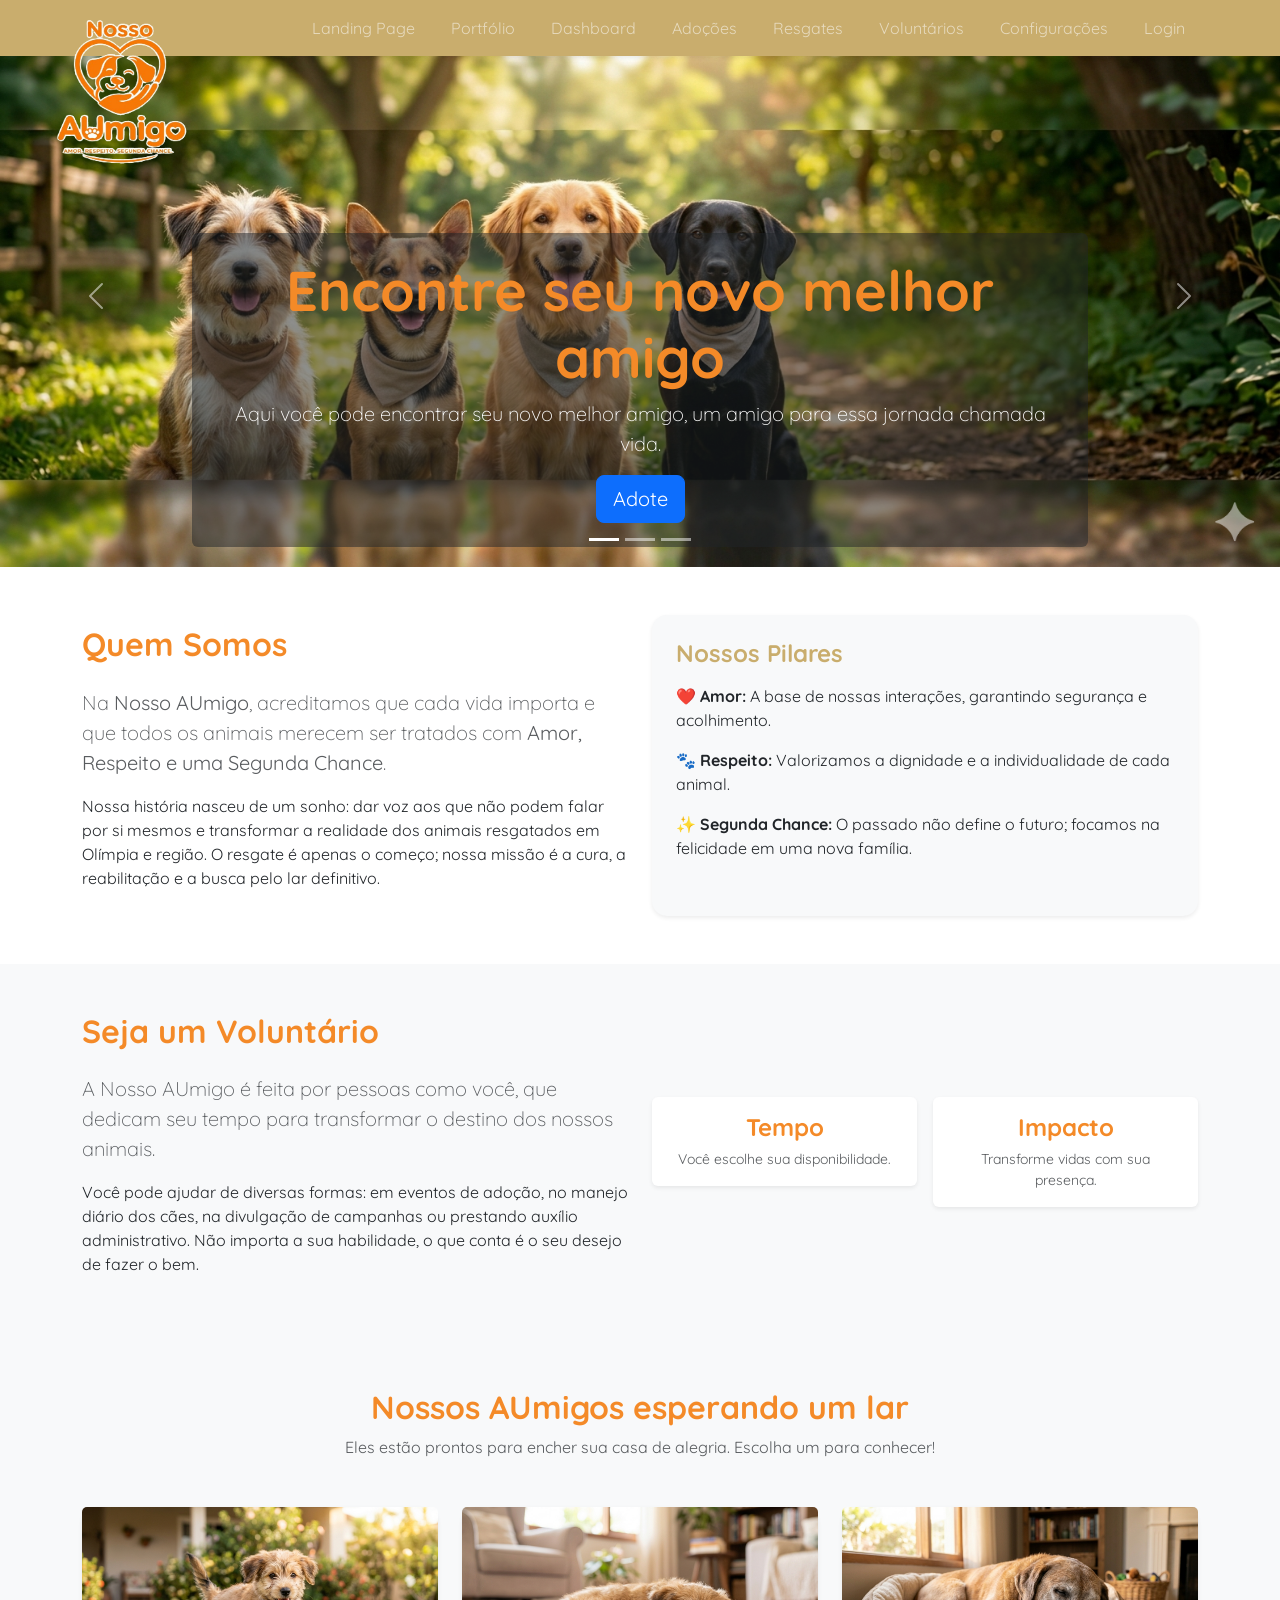
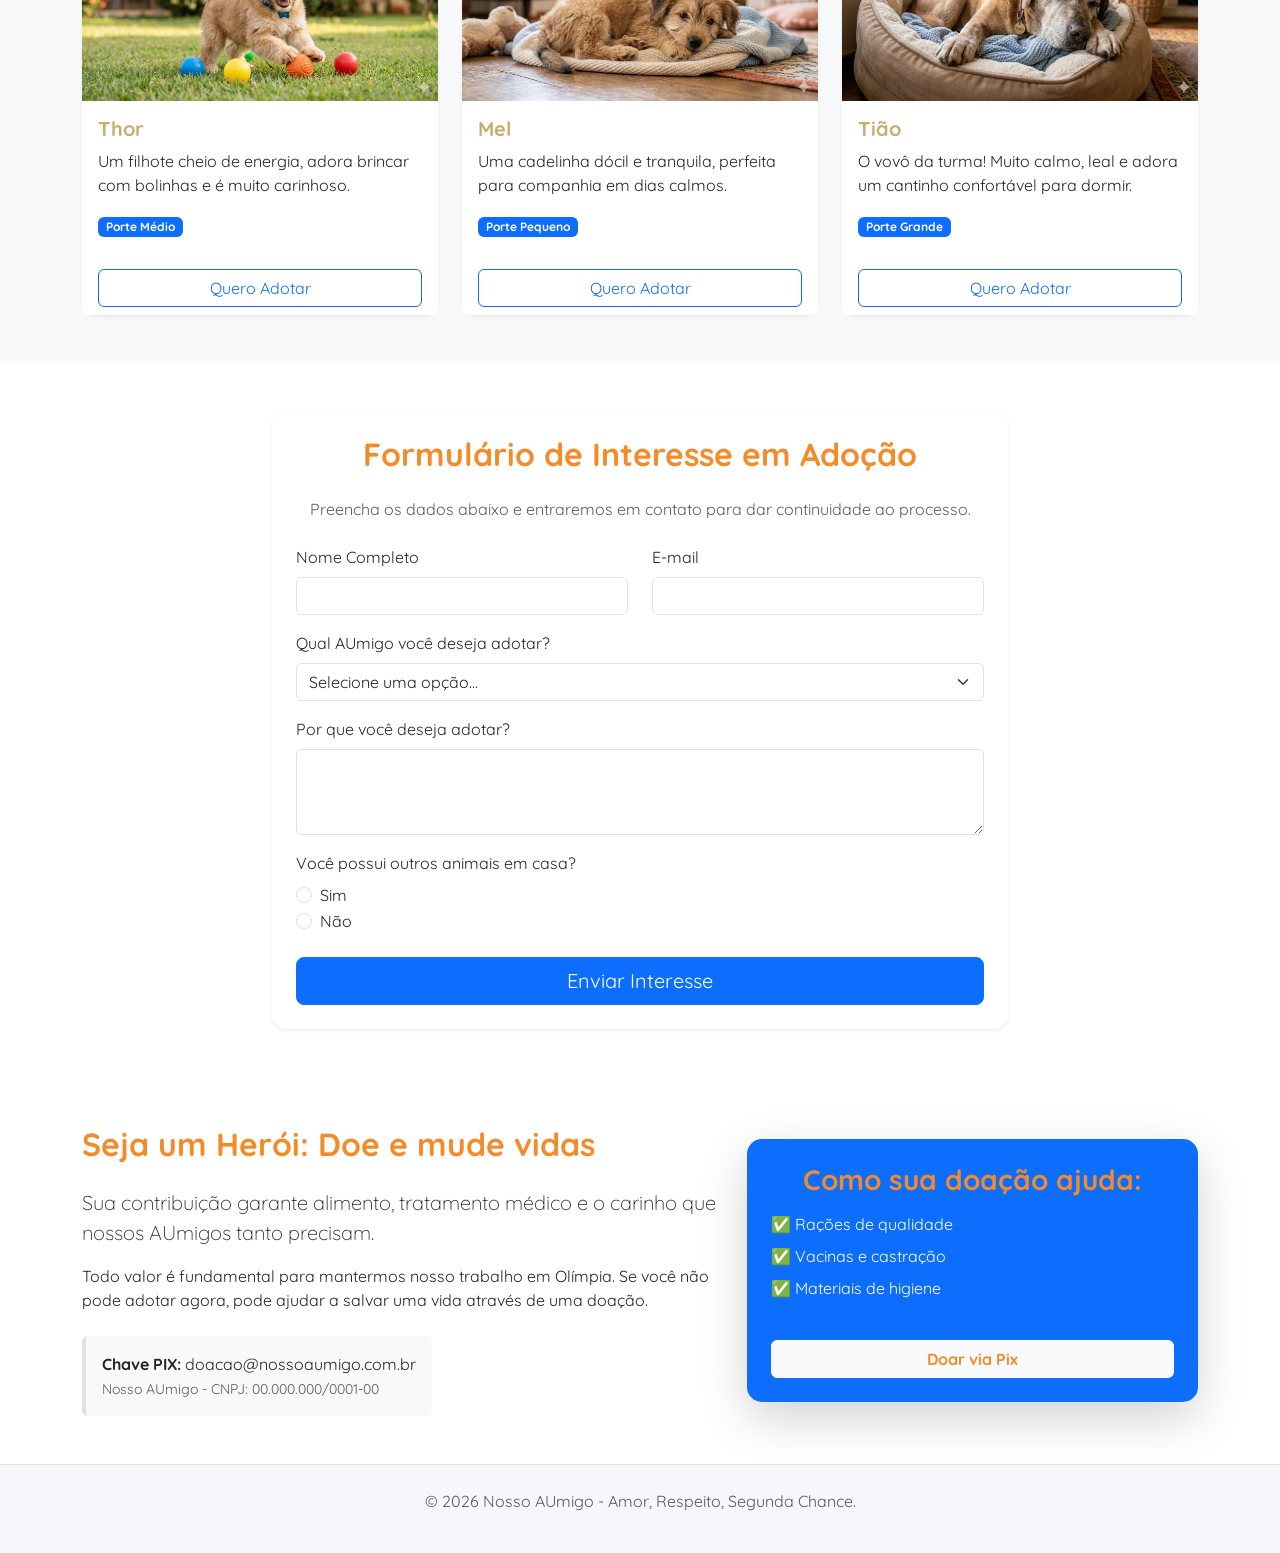
==== index.html @ d876d91b "atualizacao" ====
<!DOCTYPE html>
<html lang="pt-br">
<head>
    <meta charset="UTF-8">
    <meta name="viewport" content="width=device-width, initial-scale=1.0">
    <title>Nosso AUmigo | Adoção e Resgate</title>
    <link href="https://cdn.jsdelivr.net/npm/bootstrap@5.3.0/dist/css/bootstrap.min.css" rel="stylesheet">
    <link href="css/style.css" rel="stylesheet">
    <link href="https://fonts.googleapis.com/css2?family=Quicksand:wght@400;700&display=swap" rel="stylesheet">
</head>
<body>
<svg xmlns="http://www.w3.org/2000/svg" width="16" height="16" fill="currentColor" class="bi bi-house-door-fill" viewBox="0 0 16 16">
  <path d="M6.5 14.5v-3.505c0-.245.25-.495.5-.495h2c.25 0 .5.25.5.5v3.5a.5.5 0 0 0 .5.5h4a.5.5 0 0 0 .5-.5v-7a.5.5 0 0 0-.146-.354L13 5.793V2.5a.5.5 0 0 0-.5-.5h-1a.5.5 0 0 0-.5.5v1.293L8.354 1.146a.5.5 0 0 0-.708 0l-6 6A.5.5 0 0 0 1.5 7.5v7a.5.5 0 0 0 .5.5h4a.5.5 0 0 0 .5-.5"/>
</svg>
    <nav id="menu" class="navbar navbar-expand-lg navbar-dark fixed-top shadow-sm mb-0">

        <script>
        fetch('cabecalho.html')
            .then(response => response.text())
            .then(data => {
            document.getElementById('menu').innerHTML = data;
            });
        </script>

    </nav>

    <header class="banner">
        <div id="bannerPrincipal" class="carousel slide carousel-fade" data-bs-ride="carousel">
            <!-- Indicadores (as bolinhas/traços na parte inferior) -->
            <div class="carousel-indicators">
                <button type="button" data-bs-target="#bannerPrincipal" data-bs-slide-to="0" class="active" aria-current="true" aria-label="Slide 1"></button>
                <button type="button" data-bs-target="#bannerPrincipal" data-bs-slide-to="1" aria-label="Slide 2"></button>
                <button type="button" data-bs-target="#bannerPrincipal" data-bs-slide-to="2" aria-label="Slide 3"></button>
            </div>

            <!-- Imagens e textos do carrossel -->
            <div class="carousel-inner">
                <!-- Slide 1 (Ativo inicial) -->
                <div class="carousel-item active">
                <img src="imagens/banner/b1.png" class="d-block w-100 banner-img" alt="Primeiro Slide">
                <div class="carousel-caption d-none d-md-block bg-dark bg-opacity-50 rounded p-4">
                    <h5 class="display-4 fw-bold">Encontre seu novo melhor amigo</h5>
                    <p class="lead">Aqui você pode encontrar seu novo melhor amigo, um amigo para essa jornada chamada vida.</p>
                    <a href="#" class="btn btn-primary btn-lg">Adote</a>
                </div>
                </div>

                <!-- Slide 2 -->
                <div class="carousel-item">
                <img src="imagens/banner/b2.png" class="d-block w-100 banner-img" alt="Segundo Slide">
                <div class="carousel-caption d-none d-md-block bg-dark bg-opacity-50 rounded p-4">
                    <h5>Centenas de focinhos estão esperando por você</h5>
                    <p>Adote uma animal abandonado e tenha todo amor ddo mundo que só eles podem oferecer.</p>
                </div>
                </div>
            </div>

            <!-- Controles (Setas laterais) -->
            <button class="carousel-control-prev" type="button" data-bs-target="#bannerPrincipal" data-bs-slide="prev">
                <span class="carousel-control-prev-icon" aria-hidden="true"></span>
                <span class="visually-hidden">Anterior</span>
            </button>
            <button class="carousel-control-next" type="button" data-bs-target="#bannerPrincipal" data-bs-slide="next">
                <span class="carousel-control-next-icon" aria-hidden="true"></span>
                <span class="visually-hidden">Próximo</span>
            </button>
            </div>

    </header>
<section id="sobre" class="py-5 bg-white">
        <div class="container">
            <div class="row align-items-center">
                <div class="col-lg-6 mb-4 mb-lg-0">
                    <h2 class="text-orange mb-4">Quem Somos</h2>
                    <p class="lead text-muted">Na <strong>Nosso AUmigo</strong>, acreditamos que cada vida importa e que todos os animais merecem ser tratados com <strong>Amor, Respeito e uma Segunda Chance</strong>.</p>
                    <p>Nossa história nasceu de um sonho: dar voz aos que não podem falar por si mesmos e transformar a realidade dos animais resgatados em Olímpia e região. O resgate é apenas o começo; nossa missão é a cura, a reabilitação e a busca pelo lar definitivo.</p>
                </div>
                <div class="col-lg-6">
                    <div class="card border-0 shadow-sm p-4 bg-light">
                        <h4 class="text-blue mb-3">Nossos Pilares</h4>
                        <ul class="list-unstyled">
                            <li class="mb-3"><strong>❤️ Amor:</strong> A base de nossas interações, garantindo segurança e acolhimento.</li>
                            <li class="mb-3"><strong>🐾 Respeito:</strong> Valorizamos a dignidade e a individualidade de cada animal.</li>
                            <li class="mb-3"><strong>✨ Segunda Chance:</strong> O passado não define o futuro; focamos na felicidade em uma nova família.</li>
                        </ul>
                    </div>
                </div>
            </div>
        </div>
    </section>
    <!-- Seção de Voluntariado -->
    <section id="voluntariado" class="py-5 bg-light">
        <div class="container">
            <div class="row align-items-center">
                <div class="col-lg-6">
                    <h2 class="text-orange mb-4">Seja um Voluntário</h2>
                    <p class="lead text-muted">A Nosso AUmigo é feita por pessoas como você, que dedicam seu tempo para transformar o destino dos nossos animais.</p>
                    <p>Você pode ajudar de diversas formas: em eventos de adoção, no manejo diário dos cães, na divulgação de campanhas ou prestando auxílio administrativo. Não importa a sua habilidade, o que conta é o seu desejo de fazer o bem.</p>
                    

                </div>
                <div class="col-lg-6 mt-4 mt-lg-0">
                    <div class="row g-3">
                        <div class="col-6">
                            <div class="bg-white p-3 rounded shadow-sm text-center">
                                <h4 class="text-orange">Tempo</h4>
                                <p class="small text-muted mb-0">Você escolhe sua disponibilidade.</p>
                            </div>
                        </div>
                        <div class="col-6">
                            <div class="bg-white p-3 rounded shadow-sm text-center">
                                <h4 class="text-orange">Impacto</h4>
                                <p class="small text-muted mb-0">Transforme vidas com sua presença.</p>
                            </div>
                        </div>
                    </div>
                </div>
            </div>
        </div>
    </section>

    <!-- Modal de Inscrição -->
    
    <section id="adocao" class="py-5 bg-light">
        <div class="container">
            <div class="text-center mb-5">
                <h2 class="text-orange">Nossos AUmigos esperando um lar</h2>
                <p class="text-muted">Eles estão prontos para encher sua casa de alegria. Escolha um para conhecer!</p>
            </div>

            <div class="row row-cols-1 row-cols-md-3 g-4">
                <!-- Animal 1 -->
                <div class="col">
                    <div class="card h-100 border-0 shadow-sm">
                        <img src="imagens/caes/thor.png" class="card-img-top" alt="Thor">
                        <div class="card-body">
                            <h5 class="card-title text-blue">Thor</h5>
                            <p class="card-text">Um filhote cheio de energia, adora brincar com bolinhas e é muito carinhoso.</p>
                            <span class="badge bg-primary mb-2">Porte Médio</span>
                        </div>
                        <div class="card-footer bg-white border-0">
                            <a href="#form-adocao" class="btn btn-outline-primary w-100">Quero Adotar</a>
                        </div>
                    </div>
                </div>

                <!-- Animal 2 -->
                <div class="col">
                    <div class="card h-100 border-0 shadow-sm">
                        <img src="imagens/caes/mel.png" class="card-img-top" alt="Mel">
                        <div class="card-body">
                            <h5 class="card-title text-blue">Mel</h5>
                            <p class="card-text">Uma cadelinha dócil e tranquila, perfeita para companhia em dias calmos.</p>
                            <span class="badge bg-primary mb-2">Porte Pequeno</span>
                        </div>
                        <div class="card-footer bg-white border-0">
                            <a href="#form-adocao" class="btn btn-outline-primary w-100">Quero Adotar</a>
                        </div>
                    </div>
                </div>

                <!-- Animal 3 -->
                <div class="col">
                    <div class="card h-100 border-0 shadow-sm">
                        <img src="imagens/caes/tiao.png" class="card-img-top" alt="tiao">
                        <div class="card-body">
                            <h5 class="card-title text-blue">Tião</h5>
                            <p class="card-text">O vovô da turma! Muito calmo, leal e adora um cantinho confortável para dormir.</p>
                            <span class="badge bg-primary mb-2">Porte Grande</span>
                        </div>
                        <div class="card-footer bg-white border-0">
                            <a href="#form-adocao" class="btn btn-outline-primary w-100">Quero Adotar</a>
                        </div>
                    </div>
                </div>
            </div>
        </div>
    </section>



    <!-- Seção de Formulário de Adoção -->
    <section id="form-adocao" class="py-5 bg-white">
        <div class="container">
            <div class="row justify-content-center">
                <div class="col-lg-8">
                    <div class="card shadow-sm border-0 p-4">
                        <h2 class="text-orange mb-4 text-center">Formulário de Interesse em Adoção</h2>
                        <p class="text-center text-muted mb-4">Preencha os dados abaixo e entraremos em contato para dar continuidade ao processo.</p>
                        
                        <form action="#" method="POST">
                            <div class="row">
                                <div class="col-md-6 mb-3">
                                    <label for="nome" class="form-label">Nome Completo</label>
                                    <input type="text" class="form-control" id="nome" required>
                                </div>
                                <div class="col-md-6 mb-3">
                                    <label for="email" class="form-label">E-mail</label>
                                    <input type="email" class="form-control" id="email" required>
                                </div>
                            </div>
                            
                            <div class="mb-3">
                                <label for="animal" class="form-label">Qual AUmigo você deseja adotar?</label>
                                <select class="form-select" id="animal">
                                    <option selected>Selecione uma opção...</option>
                                    <option value="thor">Thor</option>
                                    <option value="mel">Mel</option>
                                    <option value="tiao">Tião</option>
                                </select>
                            </div>

                            <div class="mb-3">
                                <label for="motivo" class="form-label">Por que você deseja adotar?</label>
                                <textarea class="form-control" id="motivo" rows="3" required></textarea>
                            </div>

                            <div class="mb-3">
                                <label class="form-label">Você possui outros animais em casa?</label>
                                <div class="form-check">
                                    <input class="form-check-input" type="radio" name="outrosAnimais" id="sim" value="sim">
                                    <label class="form-check-label" for="sim">Sim</label>
                                </div>
                                <div class="form-check">
                                    <input class="form-check-input" type="radio" name="outrosAnimais" id="nao" value="nao">
                                    <label class="form-check-label" for="nao">Não</label>
                                </div>
                            </div>

                            <div class="d-grid mt-4">
                                <button type="submit" class="btn btn-primary btn-lg">Enviar Interesse</button>
                            </div>
                        </form>
                    </div>
                </div>
            </div>
        </div>
    </section>



    <!-- Seção de Doação -->
<section id="doe" class="py-5 bg-white">
    <div class="container">
        <div class="row align-items-center">
            <!-- Coluna de Texto -->
            <div class="col-lg-7">
                <h2 class="text-orange mb-4">Seja um Herói: Doe e mude vidas</h2>
                <p class="lead">Sua contribuição garante alimento, tratamento médico e o carinho que nossos AUmigos tanto precisam.</p>
                <p>Todo valor é fundamental para mantermos nosso trabalho em Olímpia. Se você não pode adotar agora, pode ajudar a salvar uma vida através de uma doação.</p>
                <div class="d-flex align-items-center mt-4">
                    <div class="bg-light p-3 rounded border-start border-4 border-orange">
                        <p class="mb-0"><strong>Chave PIX:</strong> doacao@nossoaumigo.com.br</p>
                        <small class="text-muted">Nosso AUmigo - CNPJ: 00.000.000/0001-00</small>
                    </div>
                </div>
            </div>
            
            <!-- Coluna de Destaque -->
            <div class="col-lg-5 mt-4 mt-lg-0">
                <div class="card bg-primary text-white border-0 shadow-lg p-4 text-center">
                    <h3 class="mb-3">Como sua doação ajuda:</h3>
                    <ul class="list-unstyled text-start">
                        <li class="mb-2"><i class="bi bi-check-circle-fill"></i> ✅ Rações de qualidade</li>
                        <li class="mb-2"><i class="bi bi-check-circle-fill"></i> ✅ Vacinas e castração</li>
                        <li class="mb-2"><i class="bi bi-check-circle-fill"></i> ✅ Materiais de higiene</li>
                    </ul>
                    <button class="btn btn-light text-orange fw-bold mt-3">Doar via Pix</button>
                </div>
            </div>
        </div>
    </div>
</section>


    <footer class="py-4 text-center border-top">
        <p class="text-muted">&copy; 2026 Nosso AUmigo - Amor, Respeito, Segunda Chance.</p>
    </footer>

    <script src="https://cdn.jsdelivr.net/npm/bootstrap@5.3.0/dist/js/bootstrap.bundle.min.js"></script>
</body>
</html>
---- css/style.css ----
body {
    background-color: #f5f7fa;
    font-family: Arial, sans-serif;
}

/* NAVBAR */
.custom-navbar {
    background-color: rgba(242, 129, 23, 0.872);
}

.navbar-brand,


.nav-link {
    margin: 0 6px;
    padding: 6px 12px !important;
    border-radius: 10px;
}

/* MENU ATIVO */
.active-menu {
    background: rgba(0,0,0,0.15);
    box-shadow: 0 0 10px rgba(0,0,0,0.2);
}

/* CARDS */
.card {
    border: none;
    border-radius: 15px;
}

.dashboard-card {
    transition: 0.3s;
}

.dashboard-card:hover {
    transform: scale(1.03);
}

/* CORES */
.card-primary { background: rgba(23, 235, 242, 0.872); color: white; }
.card-success { background: #f9e3a4; }
.card-warning { background: oklab(83.474% -0.06142 -0.03648 / 0.91); }
.card-danger { background: #dc3545; color: white; }

/* GRAFICO */
.pie-chart-container {
    display: flex;
    justify-content: center;
}

.pie-chart {
    width: 220px;
    height: 220px;
    border-radius: 50%;
    background: conic-gradient(
        rgba(242, 129, 23, 0.872) 0% 45%,
        #f9e3a4 45% 70%,
        oklab(83.474% -0.06142 -0.03648 / 0.91) 70% 100%
    );
}

/* LEGENDAS */
.legend {
    width: 12px;
    height: 12px;
    border-radius: 50%;
    display: inline-block;
    margin-right: 8px;
}

/* GALERIA */
.dog-gallery {
    display: flex;
    justify-content: center;
    gap: 20px;
    flex-wrap: wrap;
}

.dog-image {
    width: 140px;
    height: 140px;
    background: #e9ecef;
    border-radius: 12px;

    display: flex;
    flex-direction: column;
    align-items: center;
    justify-content: center;

    gap: 6px;
}

        :root {
            --corprimaria: #f48a28;
            --corsecundaria: #c9ad6d;
            --corterciaria: #e2b740;
        }

        .navbar { background-color: var(--corsecundaria) !important; }
        .banner { background-color: #fff9f2; padding: 0px 0; text-align: center; color: var(--corprimaria); }
        

        
        .text-orange { color: var(--corprimaria); }
        .text-blue { color: var(--corsecundaria); }
        .logo {
            height: 75px;      
            width: auto;
            margin-bottom: -35px; 
            position: relative;
            z-index: 1050;  
        }
        body {
        font-family: 'Quicksand', sans-serif;
        }
        h1, h2, h3, h4, h5 {
        
        font-weight: 700;
        color:var(--corprimaria);
        }

        .textodash{
            color:black;
        }
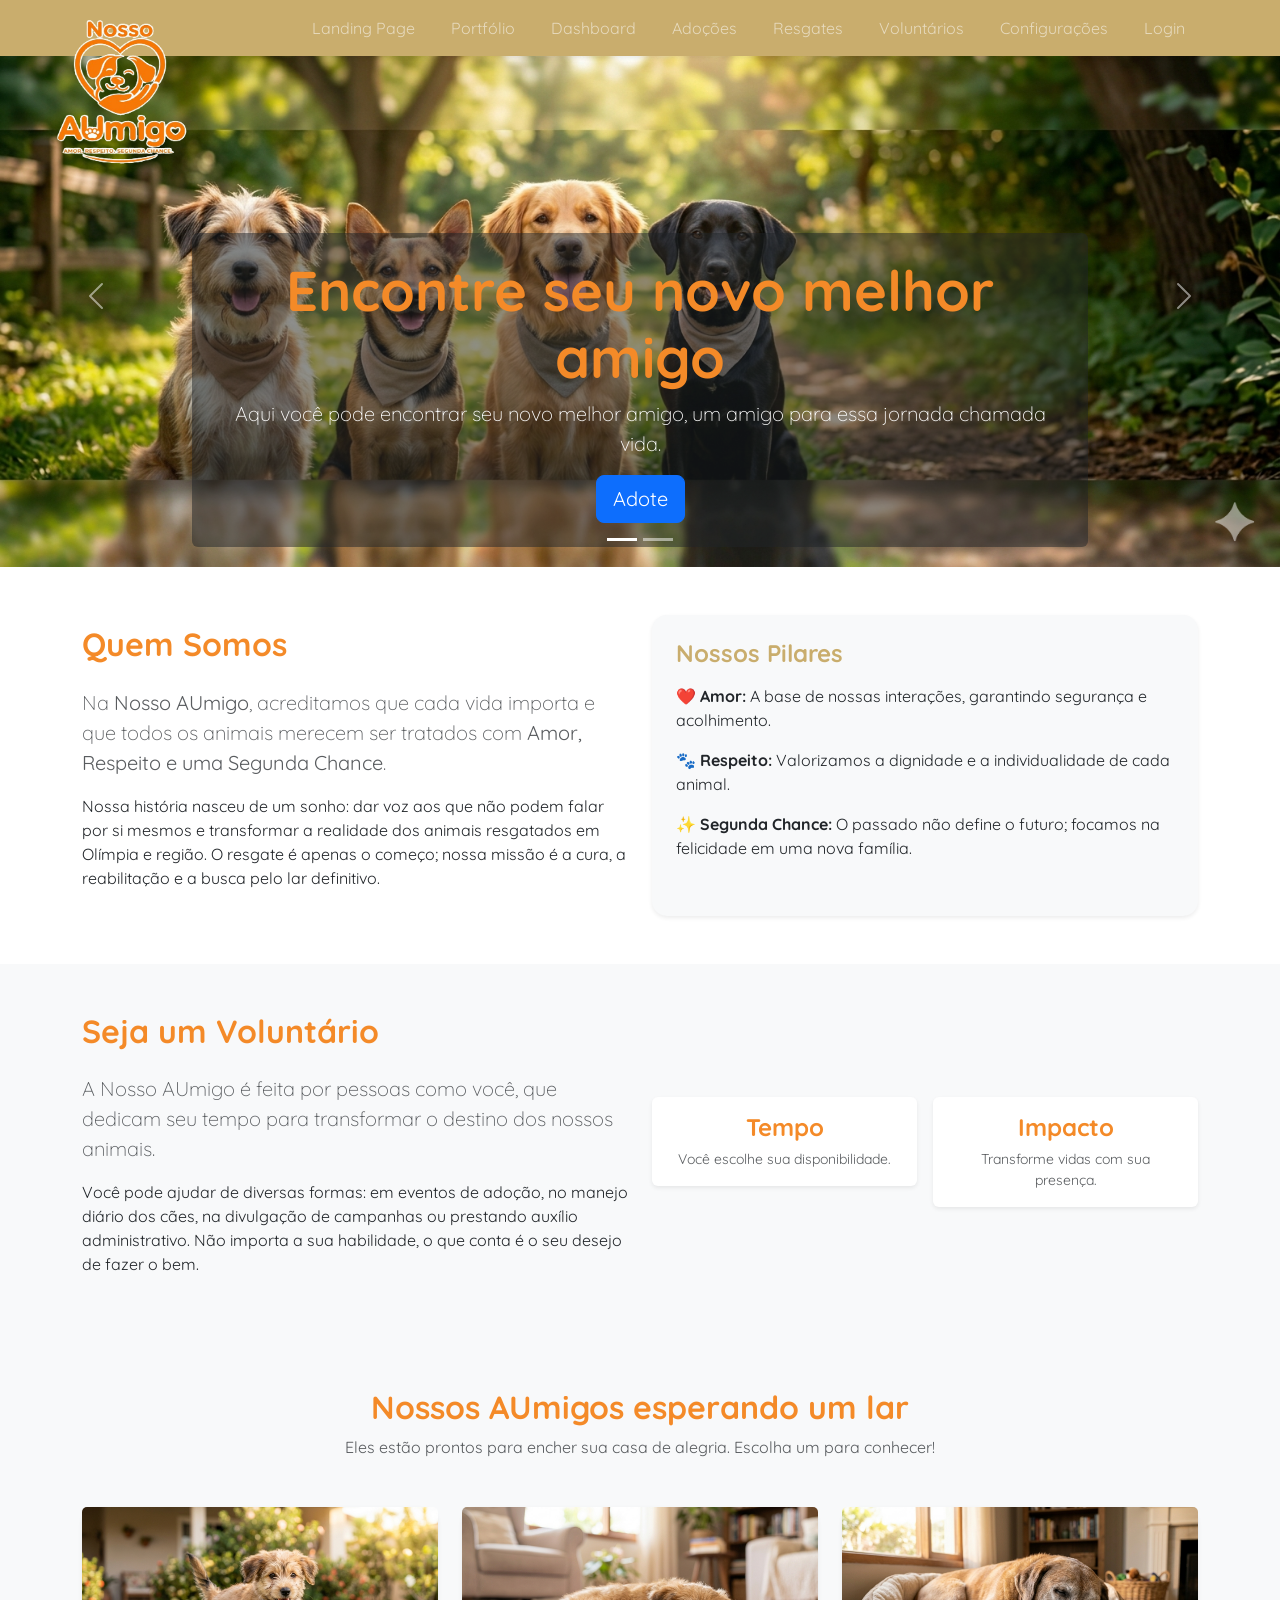
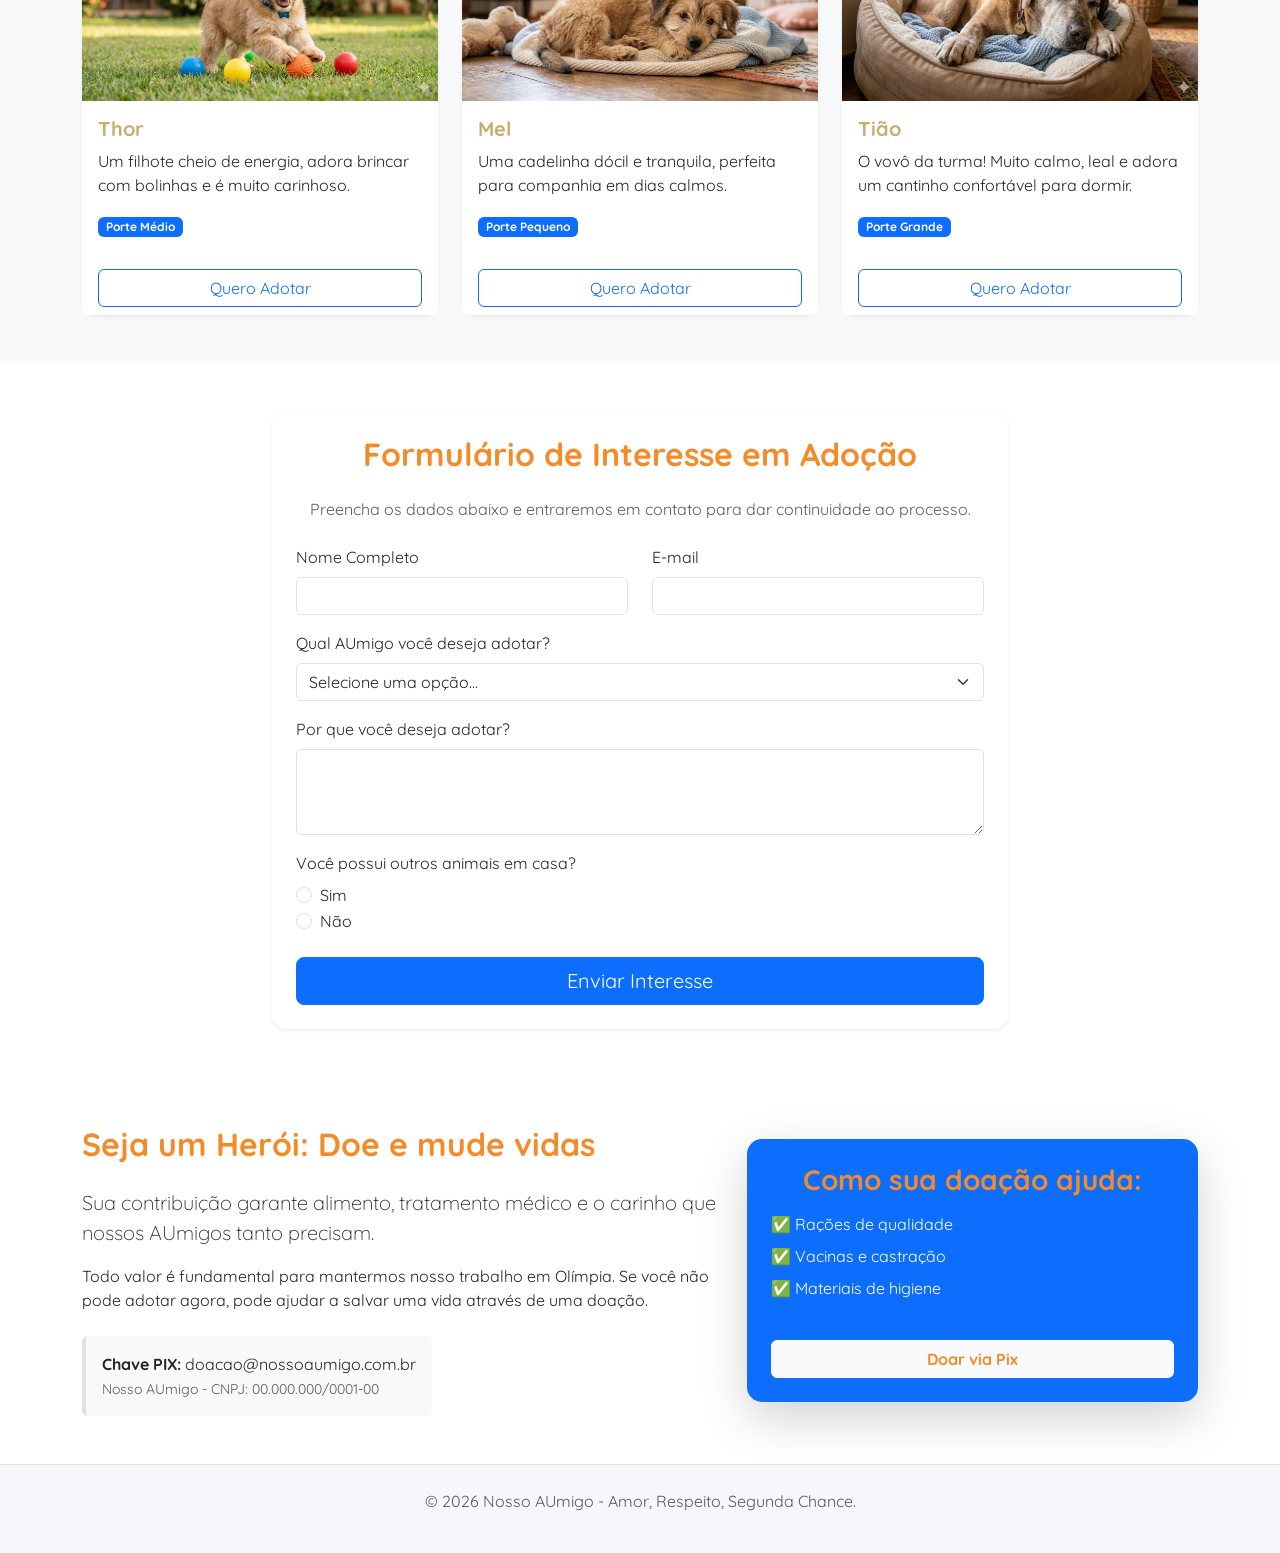
==== commit ea4cdd04: "Remove third slide button from carousel indicators Removed the button for the third slide in the car" ====
--- a/index.html
+++ b/index.html
@@ -30,7 +30,6 @@
             <div class="carousel-indicators">
                 <button type="button" data-bs-target="#bannerPrincipal" data-bs-slide-to="0" class="active" aria-current="true" aria-label="Slide 1"></button>
                 <button type="button" data-bs-target="#bannerPrincipal" data-bs-slide-to="1" aria-label="Slide 2"></button>
-                <button type="button" data-bs-target="#bannerPrincipal" data-bs-slide-to="2" aria-label="Slide 3"></button>
             </div>
 
             <!-- Imagens e textos do carrossel -->
@@ -41,7 +40,7 @@
                 <div class="carousel-caption d-none d-md-block bg-dark bg-opacity-50 rounded p-4">
                     <h5 class="display-4 fw-bold">Encontre seu novo melhor amigo</h5>
                     <p class="lead">Aqui você pode encontrar seu novo melhor amigo, um amigo para essa jornada chamada vida.</p>
-                    <a href="#" class="btn btn-primary btn-lg">Adote</a>
+                    <a href="#adocao" class="btn btn-primary btn-lg">Adote</a>
                 </div>
                 </div>
 
@@ -279,4 +278,4 @@
 
     <script src="https://cdn.jsdelivr.net/npm/bootstrap@5.3.0/dist/js/bootstrap.bundle.min.js"></script>
 </body>
-</html>+</html>
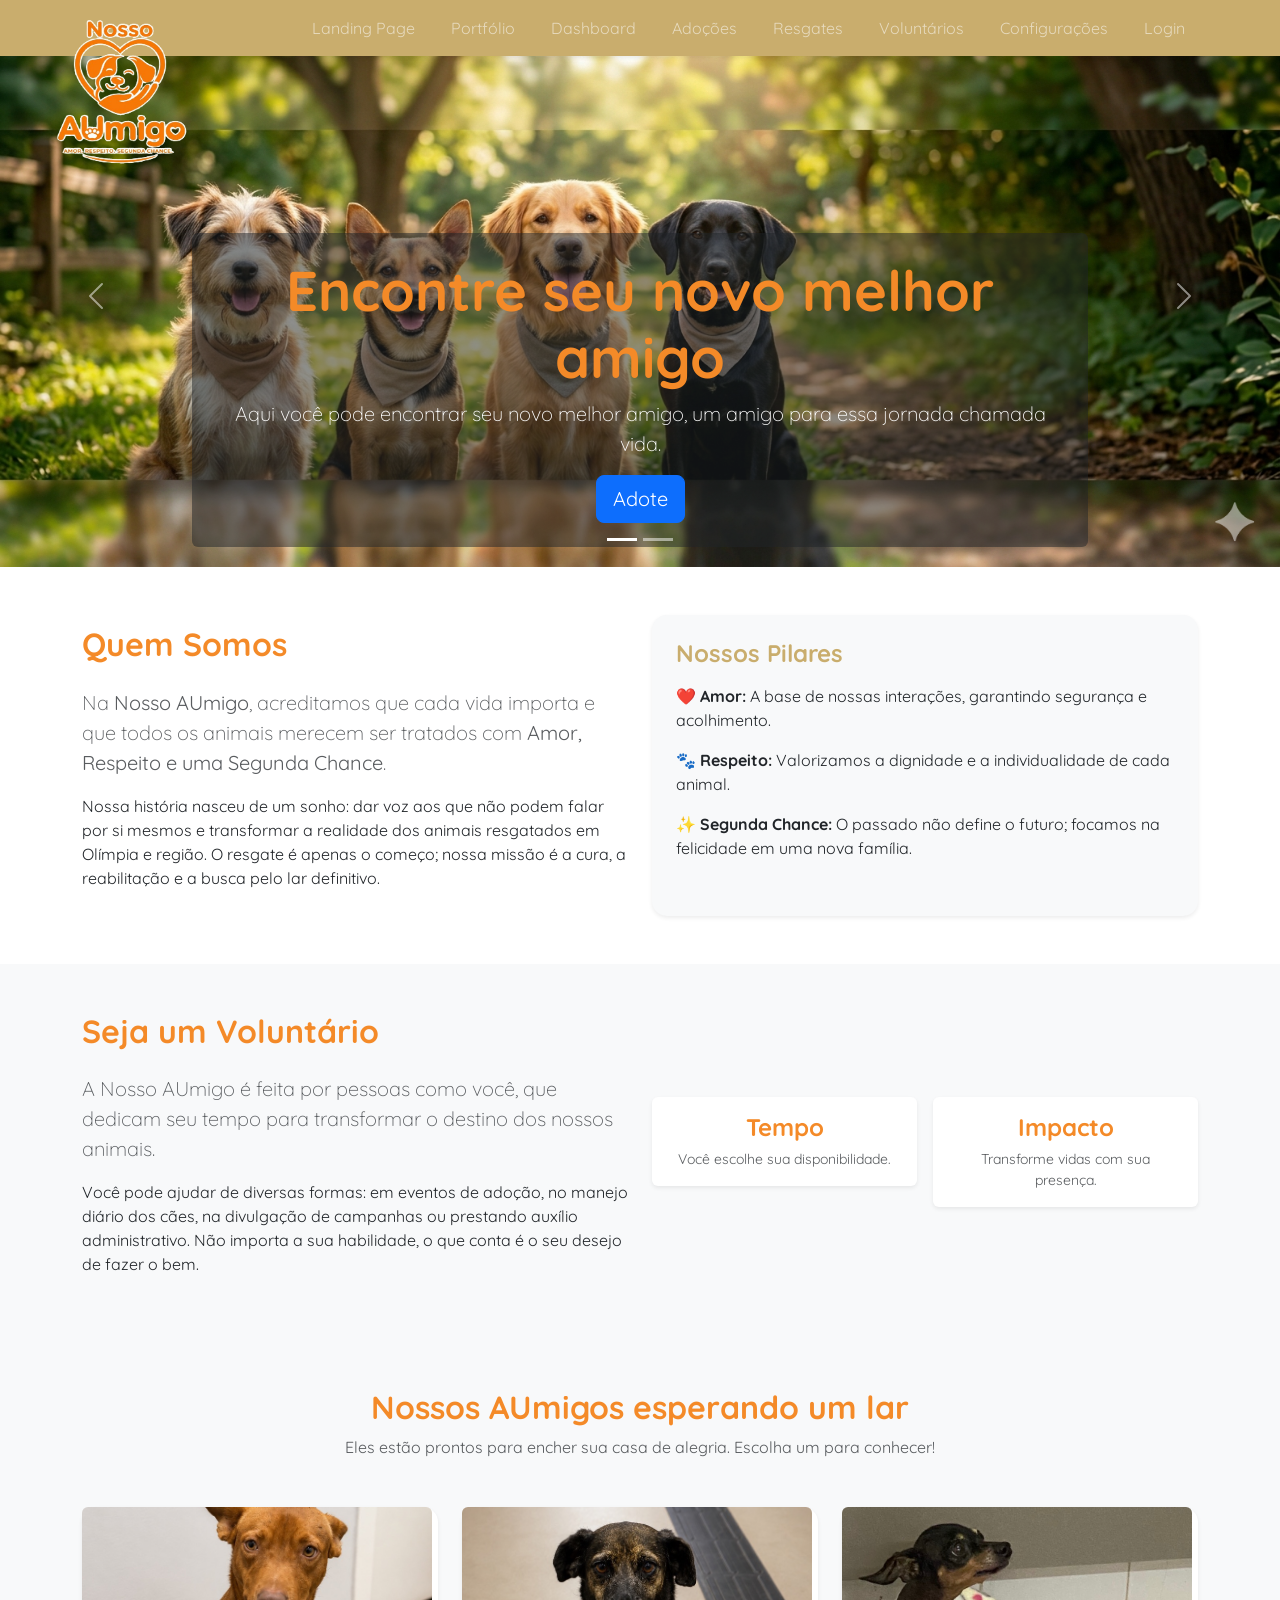
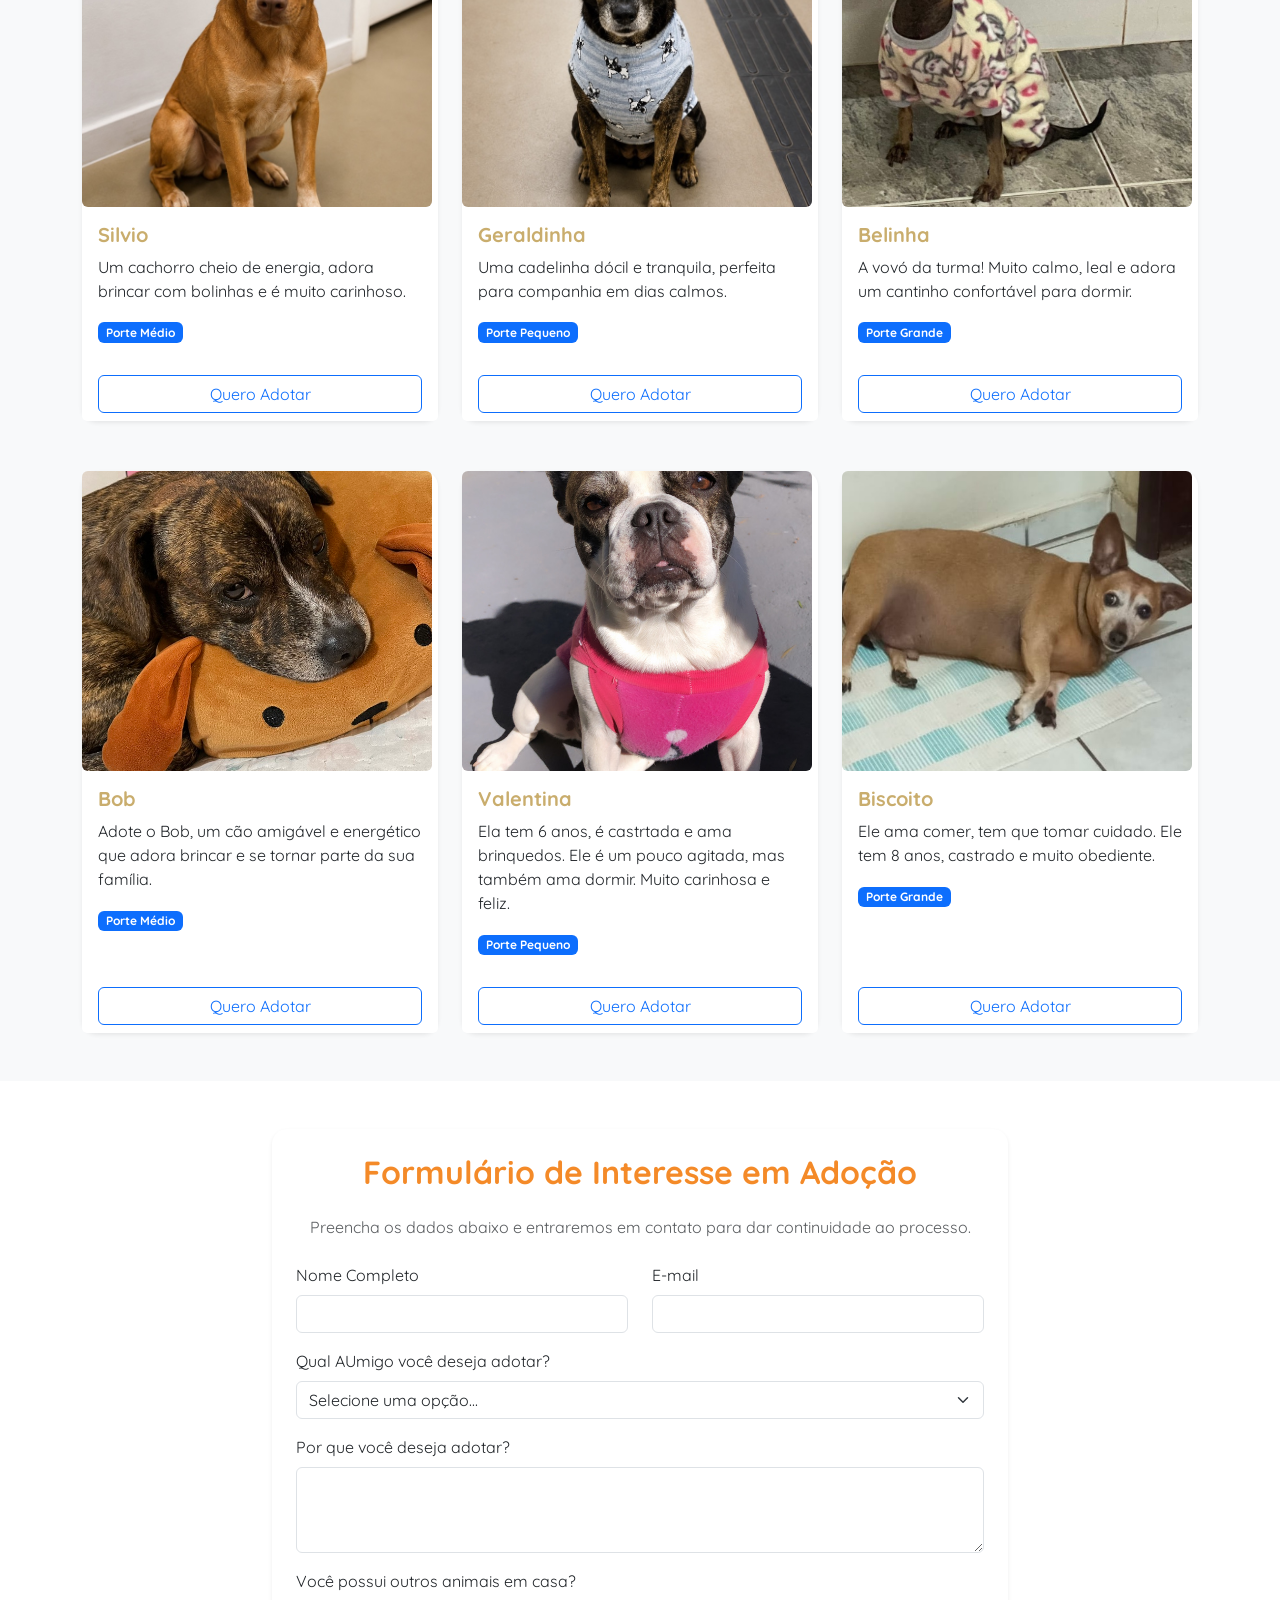
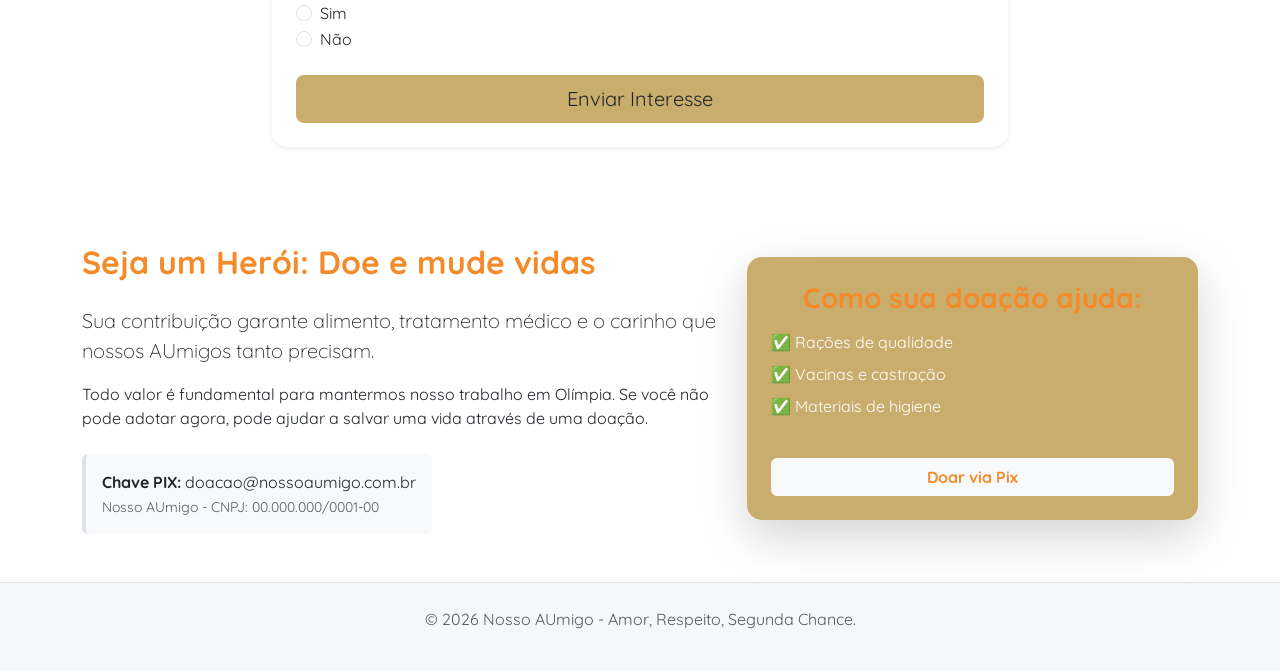
==== commit 83bda2c0: "atualizacao" ====
--- a/index.html
+++ b/index.html
@@ -118,7 +118,6 @@
         </div>
     </section>
 
-    <!-- Modal de Inscrição -->
     
     <section id="adocao" class="py-5 bg-light">
         <div class="container">
@@ -131,10 +130,16 @@
                 <!-- Animal 1 -->
                 <div class="col">
                     <div class="card h-100 border-0 shadow-sm">
-                        <img src="imagens/caes/thor.png" class="card-img-top" alt="Thor">
-                        <div class="card-body">
-                            <h5 class="card-title text-blue">Thor</h5>
-                            <p class="card-text">Um filhote cheio de energia, adora brincar com bolinhas e é muito carinhoso.</p>
+
+                            <div class="overflow-hidden rounded" style="width: 350px; height: 300px;">
+                                <img src="imagens/caes/silvio.jpeg" class="img-fluid w-100 h-100 object-fit-cover" alt="Descrição">
+                            
+                            </div>
+
+                       
+                        <div class="card-body">
+                            <h5 class="card-title text-blue">Silvio</h5>
+                            <p class="card-text">Um cachorro cheio de energia, adora brincar com bolinhas e é muito carinhoso.</p>
                             <span class="badge bg-primary mb-2">Porte Médio</span>
                         </div>
                         <div class="card-footer bg-white border-0">
@@ -146,9 +151,16 @@
                 <!-- Animal 2 -->
                 <div class="col">
                     <div class="card h-100 border-0 shadow-sm">
-                        <img src="imagens/caes/mel.png" class="card-img-top" alt="Mel">
-                        <div class="card-body">
-                            <h5 class="card-title text-blue">Mel</h5>
+
+                            <div class="overflow-hidden rounded" style="width: 350px; height: 300px;">
+                                <img src="imagens/caes/geraldinha.jpeg" class="img-fluid w-100 h-100 object-fit-cover" alt="Descrição">
+                            
+                            </div>
+
+
+                        
+                        <div class="card-body">
+                            <h5 class="card-title text-blue">Geraldinha</h5>
                             <p class="card-text">Uma cadelinha dócil e tranquila, perfeita para companhia em dias calmos.</p>
                             <span class="badge bg-primary mb-2">Porte Pequeno</span>
                         </div>
@@ -161,10 +173,84 @@
                 <!-- Animal 3 -->
                 <div class="col">
                     <div class="card h-100 border-0 shadow-sm">
-                        <img src="imagens/caes/tiao.png" class="card-img-top" alt="tiao">
-                        <div class="card-body">
-                            <h5 class="card-title text-blue">Tião</h5>
-                            <p class="card-text">O vovô da turma! Muito calmo, leal e adora um cantinho confortável para dormir.</p>
+                       
+
+                            <div class="overflow-hidden rounded" style="width: 350px; height: 300px;">
+                                <img src="imagens/caes/belinha.jpeg" class="img-fluid w-100 h-100 object-fit-cover" alt="Descrição">
+                            
+                            </div>
+
+
+                        <div class="card-body">
+                            <h5 class="card-title text-blue">Belinha</h5>
+                            <p class="card-text">A vovó da turma! Muito calmo, leal e adora um cantinho confortável para dormir.</p>
+                            <span class="badge bg-primary mb-2">Porte Grande</span>
+                        </div>
+                        <div class="card-footer bg-white border-0">
+                            <a href="#form-adocao" class="btn btn-outline-primary w-100">Quero Adotar</a>
+                        </div>
+                    </div>
+                </div>
+            </div>
+            <div style="height: 50px;"></div>
+            <div class="row row-cols-1 row-cols-md-3 g-4">
+                <!-- Animal 4 -->
+                <div class="col">
+                    <div class="card h-100 border-0 shadow-sm">
+
+                            <div class="overflow-hidden rounded" style="width: 350px; height: 300px;">
+                                <img src="imagens/caes/bob.jpeg" class="img-fluid w-100 h-100 object-fit-cover" alt="Descrição">
+                            
+                            </div>
+
+                       
+                        <div class="card-body">
+                            <h5 class="card-title text-blue">Bob</h5>
+                            <p class="card-text">Adote o Bob, um cão amigável e energético que adora brincar e se tornar parte da sua família.</p>
+                            <span class="badge bg-primary mb-2">Porte Médio</span>
+                        </div>
+                        <div class="card-footer bg-white border-0">
+                            <a href="#form-adocao" class="btn btn-outline-primary w-100">Quero Adotar</a>
+                        </div>
+                    </div>
+                </div>
+
+                <!-- Animal 5 -->
+                <div class="col">
+                    <div class="card h-100 border-0 shadow-sm">
+
+                            <div class="overflow-hidden rounded" style="width: 350px; height: 300px;">
+                                <img src="imagens/caes/valentina.jpeg" class="img-fluid w-100 h-100 object-fit-cover" alt="Descrição">
+                            
+                            </div>
+
+
+                        
+                        <div class="card-body">
+                            <h5 class="card-title text-blue">Valentina</h5>
+                            <p class="card-text">Ela tem 6 anos, é castrtada e ama brinquedos. Ele é um pouco agitada, mas também ama dormir. Muito carinhosa e feliz.</p>
+                            <span class="badge bg-primary mb-2">Porte Pequeno</span>
+                        </div>
+                        <div class="card-footer bg-white border-0">
+                            <a href="#form-adocao" class="btn btn-outline-primary w-100">Quero Adotar</a>
+                        </div>
+                    </div>
+                </div>
+
+                <!-- Animal 6 -->
+                <div class="col">
+                    <div class="card h-100 border-0 shadow-sm">
+                       
+
+                            <div class="overflow-hidden rounded" style="width: 350px; height: 300px;">
+                                <img src="imagens/caes/biscoito.jpeg" class="img-fluid w-100 h-100 object-fit-cover" alt="Descrição">
+                            
+                            </div>
+
+
+                        <div class="card-body">
+                            <h5 class="card-title text-blue">Biscoito</h5>
+                            <p class="card-text">Ele ama comer, tem que tomar cuidado. Ele tem 8 anos, castrado e muito obediente.</p>
                             <span class="badge bg-primary mb-2">Porte Grande</span>
                         </div>
                         <div class="card-footer bg-white border-0">
@@ -227,7 +313,7 @@
                             </div>
 
                             <div class="d-grid mt-4">
-                                <button type="submit" class="btn btn-primary btn-lg">Enviar Interesse</button>
+                                <button type="submit" class="btn fundoclaro btn-lg">Enviar Interesse</button>
                             </div>
                         </form>
                     </div>
@@ -255,9 +341,8 @@
                 </div>
             </div>
             
-            <!-- Coluna de Destaque -->
             <div class="col-lg-5 mt-4 mt-lg-0">
-                <div class="card bg-primary text-white border-0 shadow-lg p-4 text-center">
+                <div class="card fundoclaro text-white border-0 shadow-lg p-4 text-center">
                     <h3 class="mb-3">Como sua doação ajuda:</h3>
                     <ul class="list-unstyled text-start">
                         <li class="mb-2"><i class="bi bi-check-circle-fill"></i> ✅ Rações de qualidade</li>
--- a/css/style.css
+++ b/css/style.css
@@ -122,4 +122,8 @@
 
         .textodash{
             color:black;
-        }+        }
+
+    .fundoclaro {
+        background-color:var(--corsecundaria);
+    }
